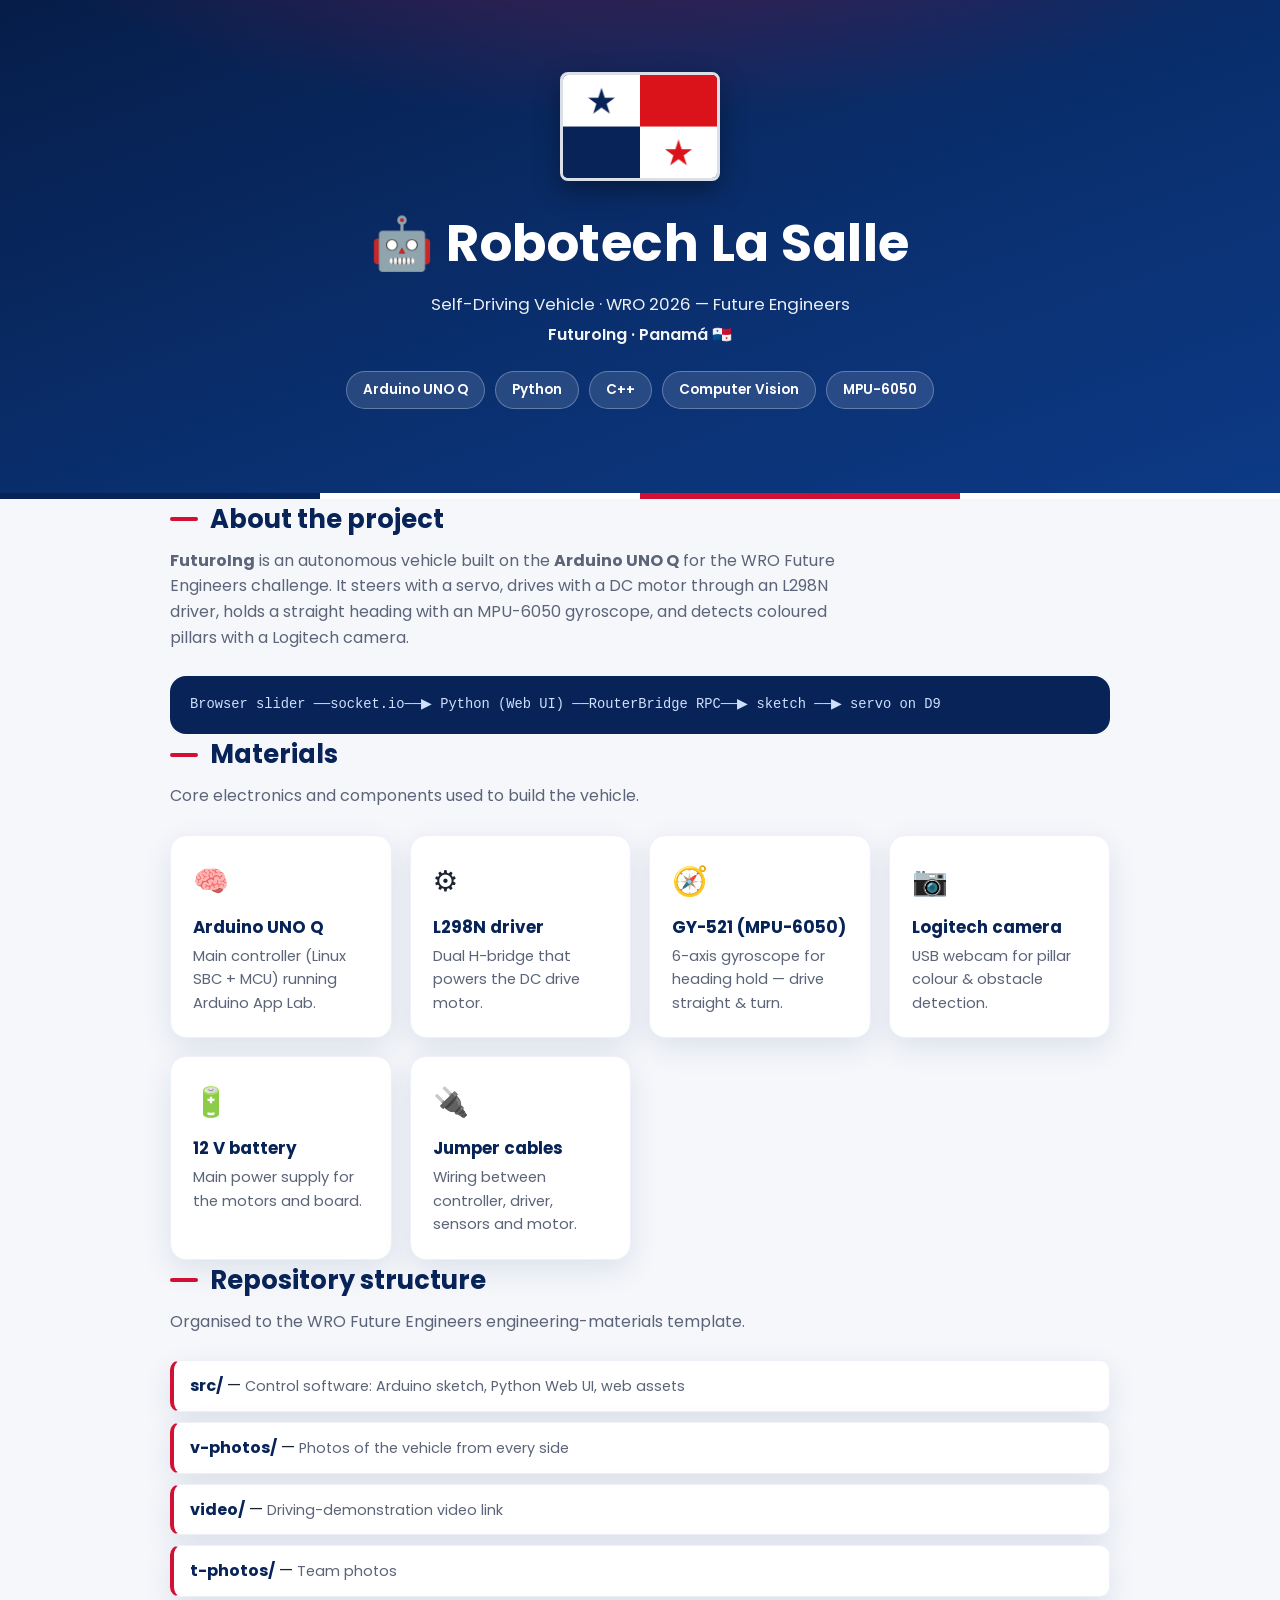
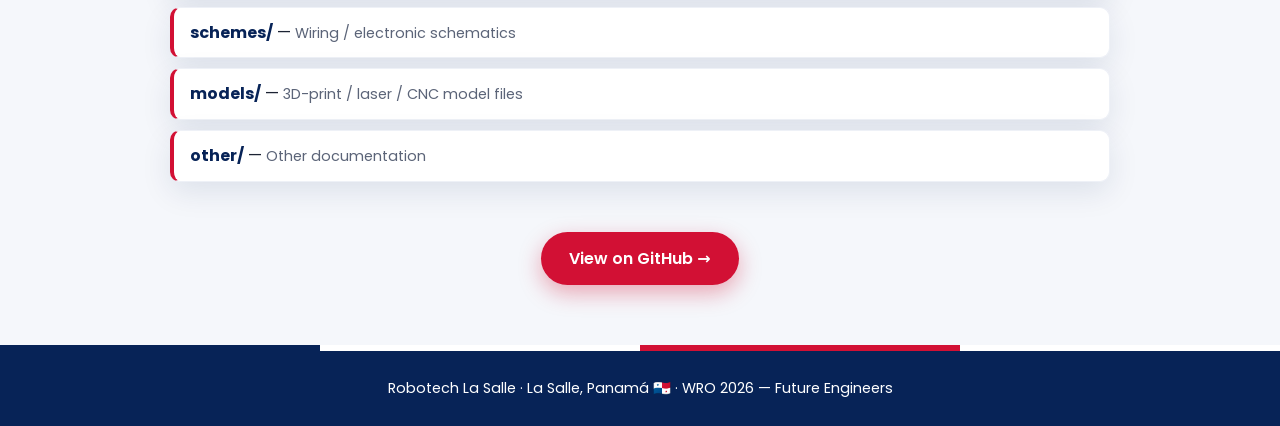
==== docs/index.html @ d00f1e37 "Add GitHub Pages site (docs/) with CSS styling — Robotech La Salle" ====
<!DOCTYPE html>
<html lang="en">
<head>
  <meta charset="UTF-8" />
  <meta name="viewport" content="width=device-width, initial-scale=1.0" />
  <title>Robotech La Salle · FuturoIng — WRO 2026</title>
  <meta name="description" content="Robotech La Salle — FuturoIng autonomous vehicle for WRO 2026 Future Engineers. La Salle, Panamá." />
  <link rel="preconnect" href="https://fonts.googleapis.com" />
  <link rel="preconnect" href="https://fonts.gstatic.com" crossorigin />
  <link href="https://fonts.googleapis.com/css2?family=Poppins:wght@400;600;700&display=swap" rel="stylesheet" />
  <link rel="stylesheet" href="style.css" />
</head>
<body>

  <header class="hero">
    <img class="flag" src="panama-flag.png" alt="Bandera de Panamá" />
    <h1>🤖 Robotech La Salle</h1>
    <p class="tag">Self-Driving Vehicle · WRO 2026 — Future Engineers</p>
    <p class="loc">FuturoIng · Panamá 🇵🇦</p>
    <div class="pills">
      <span class="pill">Arduino UNO Q</span>
      <span class="pill">Python</span>
      <span class="pill">C++</span>
      <span class="pill">Computer Vision</span>
      <span class="pill">MPU-6050</span>
    </div>
  </header>

  <main>
    <section class="wrap">
      <h2 class="section-title">About the project</h2>
      <p class="lead">
        <strong>FuturoIng</strong> is an autonomous vehicle built on the
        <strong>Arduino UNO Q</strong> for the WRO Future Engineers challenge.
        It steers with a servo, drives with a DC motor through an L298N driver,
        holds a straight heading with an MPU-6050 gyroscope, and detects coloured
        pillars with a Logitech camera.
      </p>
      <div class="flow">Browser slider ──socket.io──▶ Python (Web UI) ──RouterBridge RPC──▶ sketch ──▶ servo on D9</div>
    </section>

    <section class="wrap">
      <h2 class="section-title">Materials</h2>
      <p class="lead">Core electronics and components used to build the vehicle.</p>
      <div class="grid">
        <div class="card"><div class="ico">🧠</div><h3>Arduino UNO Q</h3><p>Main controller (Linux SBC + MCU) running Arduino App Lab.</p></div>
        <div class="card"><div class="ico">⚙️</div><h3>L298N driver</h3><p>Dual H-bridge that powers the DC drive motor.</p></div>
        <div class="card"><div class="ico">🧭</div><h3>GY-521 (MPU-6050)</h3><p>6-axis gyroscope for heading hold — drive straight &amp; turn.</p></div>
        <div class="card"><div class="ico">📷</div><h3>Logitech camera</h3><p>USB webcam for pillar colour &amp; obstacle detection.</p></div>
        <div class="card"><div class="ico">🔋</div><h3>12 V battery</h3><p>Main power supply for the motors and board.</p></div>
        <div class="card"><div class="ico">🔌</div><h3>Jumper cables</h3><p>Wiring between controller, driver, sensors and motor.</p></div>
      </div>
    </section>

    <section class="wrap">
      <h2 class="section-title">Repository structure</h2>
      <p class="lead">Organised to the WRO Future Engineers engineering-materials template.</p>
      <ul class="tree">
        <li><b>src/</b> — <span>Control software: Arduino sketch, Python Web UI, web assets</span></li>
        <li><b>v-photos/</b> — <span>Photos of the vehicle from every side</span></li>
        <li><b>video/</b> — <span>Driving-demonstration video link</span></li>
        <li><b>t-photos/</b> — <span>Team photos</span></li>
        <li><b>schemes/</b> — <span>Wiring / electronic schematics</span></li>
        <li><b>models/</b> — <span>3D-print / laser / CNC model files</span></li>
        <li><b>other/</b> — <span>Other documentation</span></li>
      </ul>
    </section>

    <div class="cta">
      <a class="btn" href="https://github.com/Okaymario268/Futuro-Ing-2026" target="_blank" rel="noopener">View on GitHub →</a>
    </div>
  </main>

  <div class="flag-strip"></div>
  <footer>
    Robotech La Salle · La Salle, Panamá 🇵🇦 · WRO 2026 — Future Engineers
  </footer>

</body>
</html>
---- docs/style.css ----
/* Robotech La Salle — FuturoIng · WRO 2026
   Palette based on the flag of Panamá (navy + red + white) */

:root {
  --red:   #d21034;
  --blue:  #072357;
  --blue2: #0d3a86;
  --ink:   #1c2333;
  --muted: #5b6478;
  --bg:    #f5f7fb;
  --card:  #ffffff;
  --line:  #eef1f7;
  --shadow: 0 10px 30px rgba(7, 35, 87, .10);
  --radius: 16px;
}

* { box-sizing: border-box; margin: 0; padding: 0; }
html { scroll-behavior: smooth; }
body {
  font-family: 'Poppins', system-ui, -apple-system, 'Segoe UI', Roboto, sans-serif;
  color: var(--ink);
  background: var(--bg);
  line-height: 1.6;
}
img { max-width: 100%; display: block; }
a { color: var(--red); text-decoration: none; }

/* ---------- Hero ---------- */
.hero {
  position: relative;
  text-align: center;
  color: #fff;
  padding: 72px 20px 90px;
  background:
    radial-gradient(1100px 400px at 50% -120px, rgba(210, 16, 52, .35), transparent 60%),
    linear-gradient(160deg, #061d49 0%, #0a2f6e 55%, var(--blue2) 100%);
  overflow: hidden;
}
.hero::after {
  content: "";
  position: absolute; left: 0; right: 0; bottom: 0; height: 6px;
  background: linear-gradient(90deg,
    var(--blue) 0 25%, #fff 25% 50%, var(--red) 50% 75%, #fff 75% 100%);
}
.flag {
  width: 160px; margin: 0 auto 22px;
  border-radius: 8px;
  border: 3px solid rgba(255, 255, 255, .85);
  box-shadow: 0 10px 26px rgba(0, 0, 0, .35);
}
.hero h1 { font-size: clamp(2rem, 5vw, 3.2rem); font-weight: 700; letter-spacing: .5px; }
.hero .tag { font-size: 1.05rem; opacity: .92; margin-top: 6px; }
.hero .loc { margin-top: 4px; font-weight: 600; opacity: .95; }

.pills { margin-top: 24px; display: flex; gap: 10px; justify-content: center; flex-wrap: wrap; }
.pill {
  background: rgba(255, 255, 255, .12);
  border: 1px solid rgba(255, 255, 255, .28);
  padding: 7px 16px; border-radius: 999px;
  font-size: .85rem; font-weight: 600;
}

/* ---------- Layout ---------- */
.wrap { max-width: 980px; margin: 0 auto; padding: 0 20px; }
section { padding: 56px 0; }
.section-title {
  font-size: 1.6rem; font-weight: 700; color: var(--blue);
  display: flex; align-items: center; gap: 12px; margin-bottom: 8px;
}
.section-title::before {
  content: ""; width: 28px; height: 4px; background: var(--red); border-radius: 2px;
}
.lead { color: var(--muted); margin-bottom: 26px; max-width: 70ch; }

/* ---------- Cards ---------- */
.grid { display: grid; grid-template-columns: repeat(auto-fit, minmax(220px, 1fr)); gap: 18px; }
.card {
  background: var(--card); border: 1px solid var(--line); border-radius: var(--radius);
  padding: 22px; box-shadow: var(--shadow);
  transition: transform .15s ease, box-shadow .15s ease;
}
.card:hover { transform: translateY(-4px); box-shadow: 0 16px 40px rgba(7, 35, 87, .16); }
.card .ico { font-size: 1.8rem; }
.card h3 { margin: 10px 0 4px; font-size: 1.05rem; color: var(--blue); }
.card p { color: var(--muted); font-size: .92rem; }

/* ---------- Flow diagram ---------- */
.flow {
  background: var(--blue); color: #cfe0ff; border-radius: var(--radius);
  padding: 18px 20px; margin-top: 8px;
  font-family: ui-monospace, Menlo, Consolas, monospace; font-size: .86rem;
  overflow-x: auto;
}

/* ---------- Structure list ---------- */
.tree { list-style: none; display: grid; gap: 10px; }
.tree li {
  background: #fff; border: 1px solid var(--line); border-left: 4px solid var(--red);
  border-radius: 10px; padding: 12px 16px; box-shadow: var(--shadow);
}
.tree li b { color: var(--blue); }
.tree li span { color: var(--muted); font-size: .9rem; }

/* ---------- CTA ---------- */
.cta { text-align: center; padding: 50px 0 60px; }
.btn {
  display: inline-block; background: var(--red); color: #fff; font-weight: 600;
  padding: 14px 28px; border-radius: 999px;
  box-shadow: 0 8px 22px rgba(210, 16, 52, .35);
  transition: transform .15s ease, filter .15s ease;
}
.btn:hover { transform: translateY(-2px); filter: brightness(1.06); }

/* ---------- Footer ---------- */
.flag-strip {
  height: 6px;
  background: linear-gradient(90deg,
    var(--blue) 0 25%, #fff 25% 50%, var(--red) 50% 75%, #fff 75% 100%);
}
footer { text-align: center; color: #fff; background: var(--blue); padding: 26px 20px; font-size: .9rem; }

@media (max-width: 600px) {
  .hero { padding: 56px 16px 72px; }
  .flag { width: 120px; }
  section { padding: 42px 0; }
}
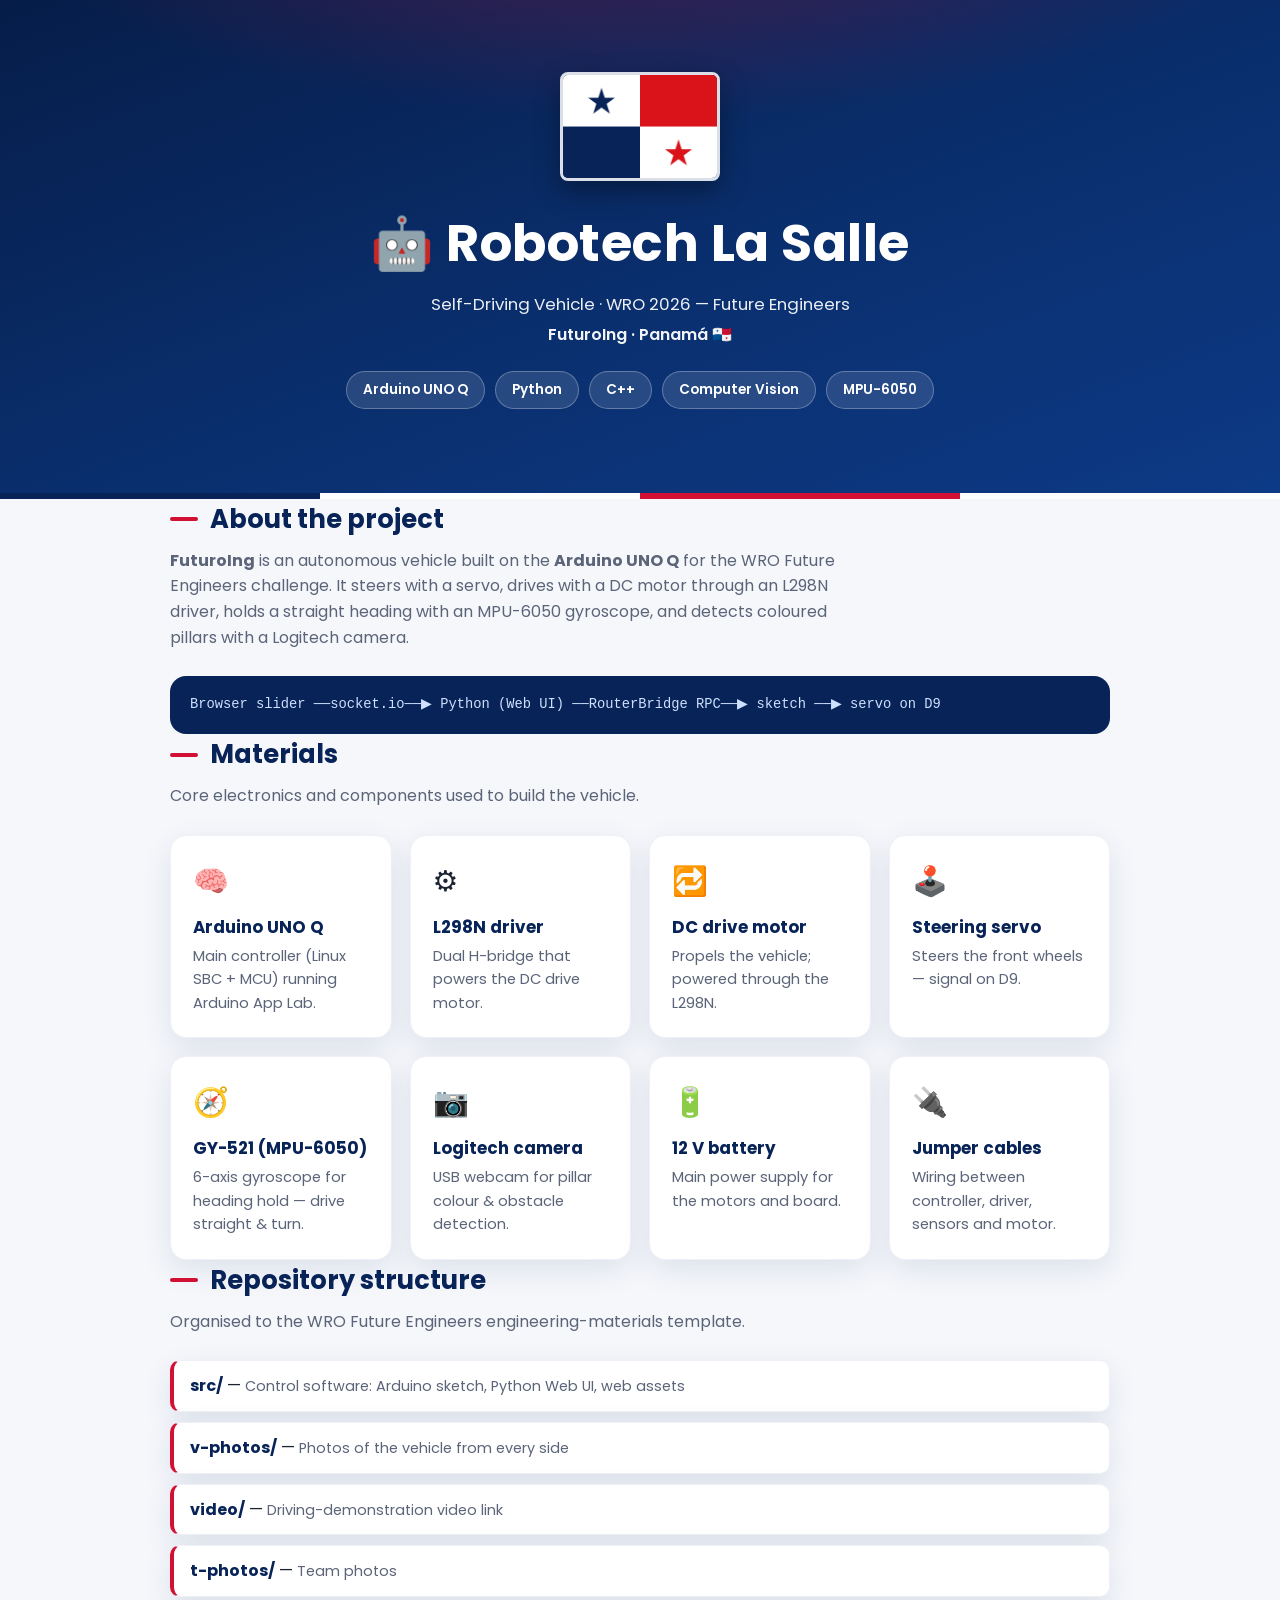
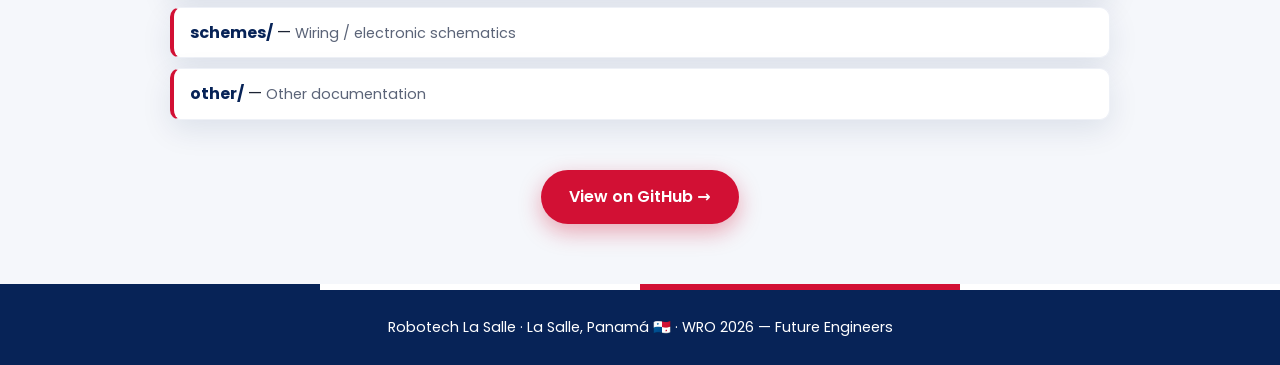
==== commit 85612e56: "Remove models section; add DC motor & servo to materials; scaffold component photos" ====
--- a/docs/index.html
+++ b/docs/index.html
@@ -45,6 +45,8 @@
       <div class="grid">
         <div class="card"><div class="ico">🧠</div><h3>Arduino UNO Q</h3><p>Main controller (Linux SBC + MCU) running Arduino App Lab.</p></div>
         <div class="card"><div class="ico">⚙️</div><h3>L298N driver</h3><p>Dual H-bridge that powers the DC drive motor.</p></div>
+        <div class="card"><div class="ico">🔁</div><h3>DC drive motor</h3><p>Propels the vehicle; powered through the L298N.</p></div>
+        <div class="card"><div class="ico">🕹️</div><h3>Steering servo</h3><p>Steers the front wheels — signal on D9.</p></div>
         <div class="card"><div class="ico">🧭</div><h3>GY-521 (MPU-6050)</h3><p>6-axis gyroscope for heading hold — drive straight &amp; turn.</p></div>
         <div class="card"><div class="ico">📷</div><h3>Logitech camera</h3><p>USB webcam for pillar colour &amp; obstacle detection.</p></div>
         <div class="card"><div class="ico">🔋</div><h3>12 V battery</h3><p>Main power supply for the motors and board.</p></div>
@@ -61,7 +63,6 @@
         <li><b>video/</b> — <span>Driving-demonstration video link</span></li>
         <li><b>t-photos/</b> — <span>Team photos</span></li>
         <li><b>schemes/</b> — <span>Wiring / electronic schematics</span></li>
-        <li><b>models/</b> — <span>3D-print / laser / CNC model files</span></li>
         <li><b>other/</b> — <span>Other documentation</span></li>
       </ul>
     </section>
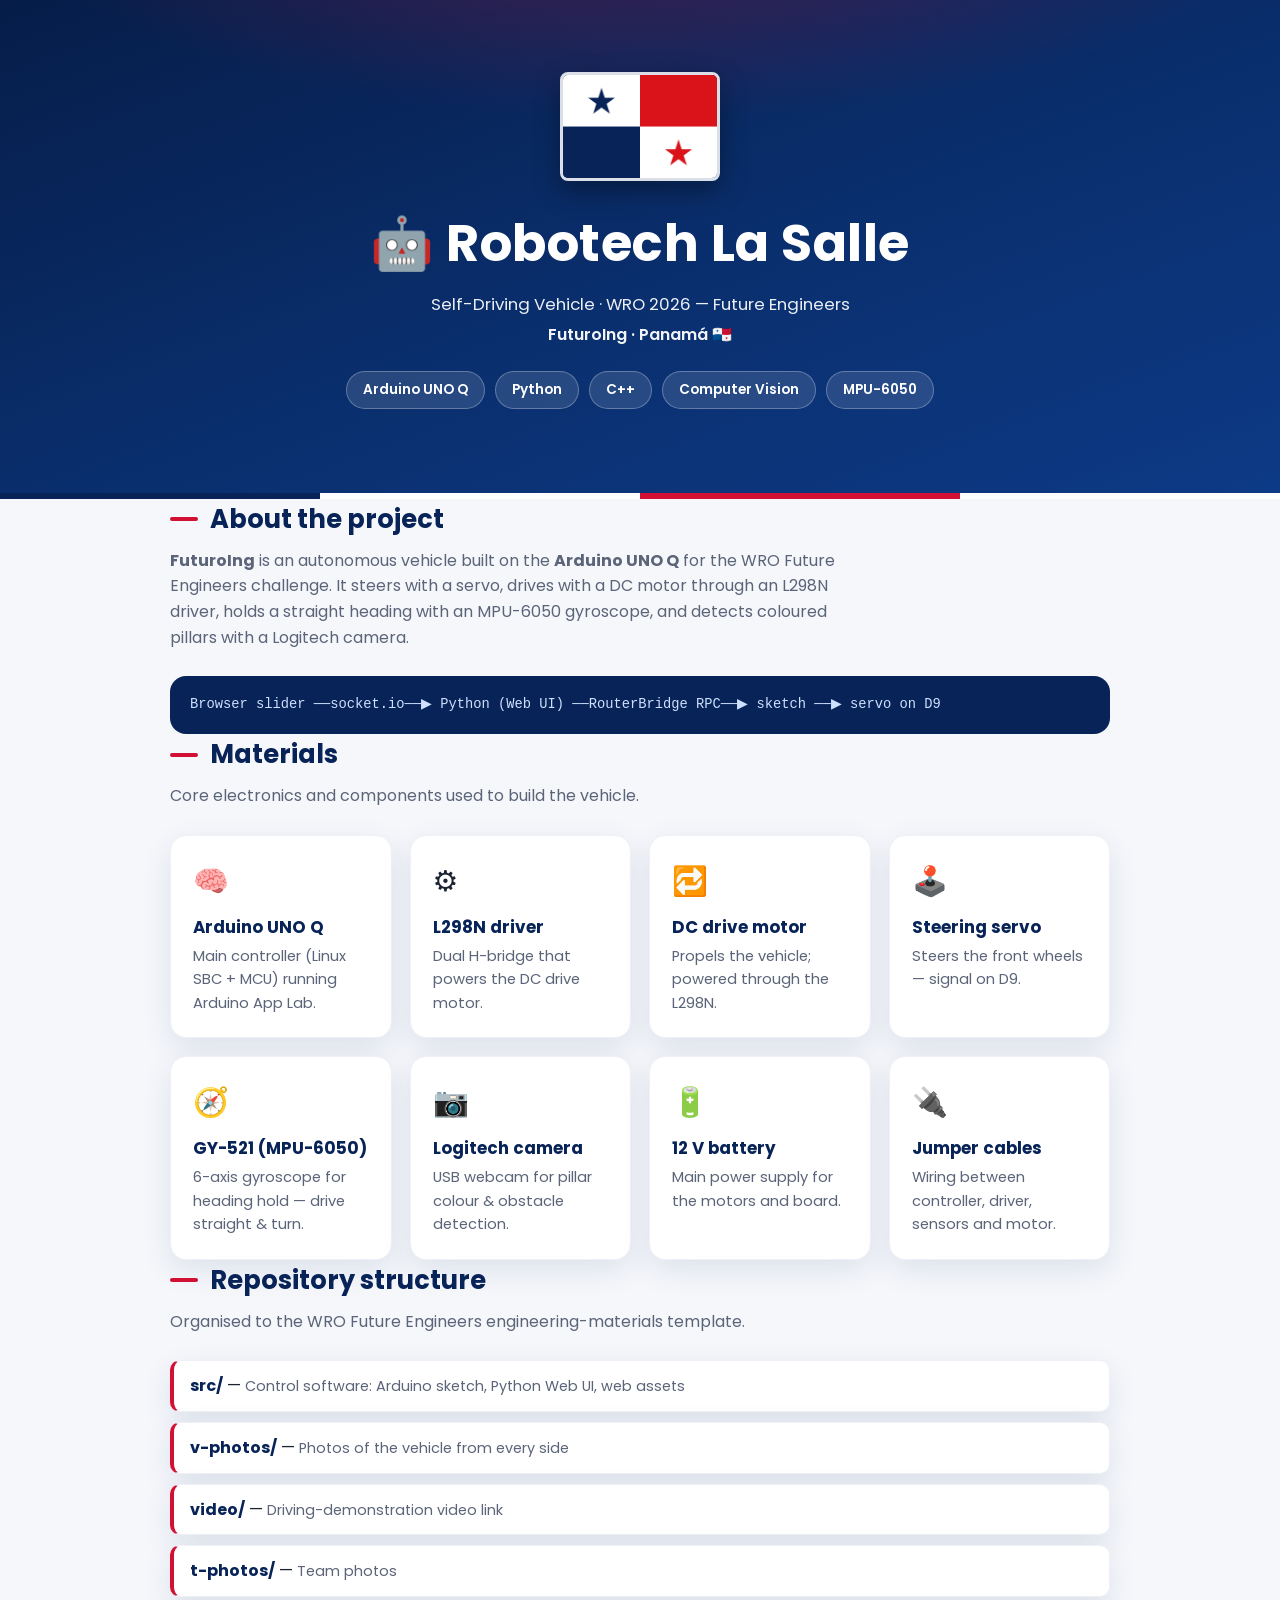
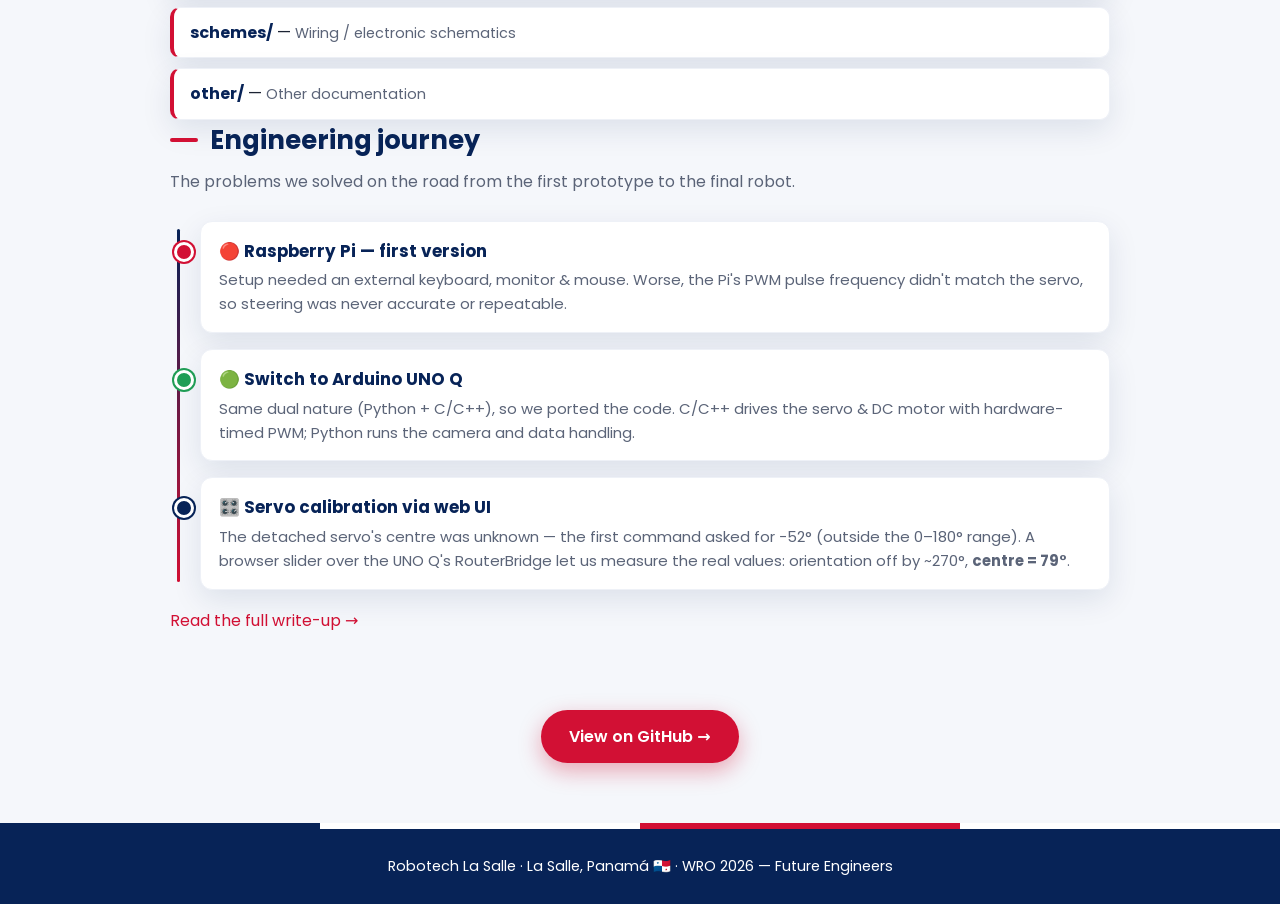
==== commit efba1dac: "Stylize fabrication-challenges doc; add Engineering Journey timeline to site & README link" ====
--- a/docs/index.html
+++ b/docs/index.html
@@ -67,6 +67,28 @@
       </ul>
     </section>
 
+    <section class="wrap">
+      <h2 class="section-title">Engineering journey</h2>
+      <p class="lead">The problems we solved on the road from the first prototype to the final robot.</p>
+      <div class="timeline">
+        <div class="t-item bad">
+          <h3>🔴 Raspberry Pi — first version</h3>
+          <p>Setup needed an external keyboard, monitor &amp; mouse. Worse, the Pi's PWM pulse frequency didn't match the servo, so steering was never accurate or repeatable.</p>
+        </div>
+        <div class="t-item good">
+          <h3>🟢 Switch to Arduino UNO Q</h3>
+          <p>Same dual nature (Python + C/C++), so we ported the code. C/C++ drives the servo &amp; DC motor with hardware-timed PWM; Python runs the camera and data handling.</p>
+        </div>
+        <div class="t-item">
+          <h3>🎛️ Servo calibration via web UI</h3>
+          <p>The detached servo's centre was unknown — the first command asked for −52° (outside the 0–180° range). A browser slider over the UNO Q's RouterBridge let us measure the real values: orientation off by ~270°, <b>centre = 79°</b>.</p>
+        </div>
+      </div>
+      <p class="lead" style="margin-top:18px">
+        <a href="https://github.com/Okaymario268/Futuro-Ing-2026/blob/main/other/fabrication-challenges.md" target="_blank" rel="noopener">Read the full write-up →</a>
+      </p>
+    </section>
+
     <div class="cta">
       <a class="btn" href="https://github.com/Okaymario268/Futuro-Ing-2026" target="_blank" rel="noopener">View on GitHub →</a>
     </div>
--- a/docs/style.css
+++ b/docs/style.css
@@ -101,6 +101,26 @@
 .tree li b { color: var(--blue); }
 .tree li span { color: var(--muted); font-size: .9rem; }
 
+/* ---------- Timeline ---------- */
+.timeline { position: relative; margin-top: 12px; padding-left: 30px; }
+.timeline::before {
+  content: ""; position: absolute; left: 7px; top: 8px; bottom: 8px; width: 3px;
+  background: linear-gradient(var(--blue), var(--red)); border-radius: 2px;
+}
+.t-item {
+  position: relative; background: #fff; border: 1px solid var(--line);
+  border-radius: 12px; padding: 16px 18px; margin-bottom: 16px; box-shadow: var(--shadow);
+}
+.t-item::before {
+  content: ""; position: absolute; left: -27px; top: 20px;
+  width: 14px; height: 14px; border-radius: 50%;
+  background: var(--blue); border: 3px solid #fff; box-shadow: 0 0 0 2px var(--blue);
+}
+.t-item.bad::before  { background: var(--red);    box-shadow: 0 0 0 2px var(--red); }
+.t-item.good::before { background: #1f9d55;        box-shadow: 0 0 0 2px #1f9d55; }
+.t-item h3 { color: var(--blue); font-size: 1.05rem; margin-bottom: 4px; }
+.t-item p  { color: var(--muted); font-size: .93rem; }
+
 /* ---------- CTA ---------- */
 .cta { text-align: center; padding: 50px 0 60px; }
 .btn {
